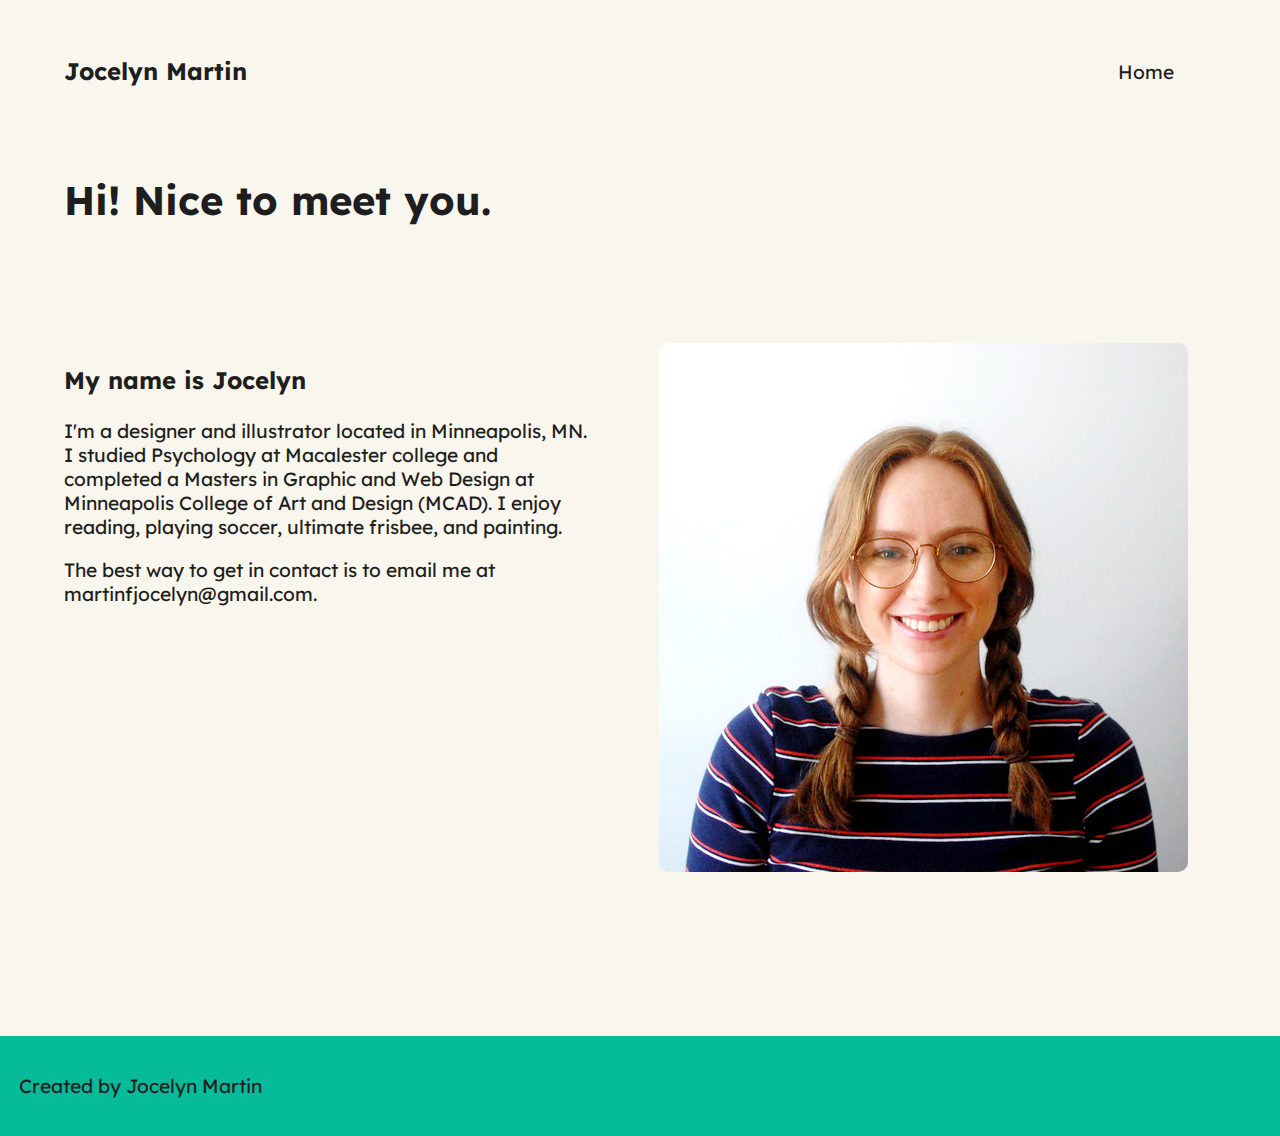
==== aboutme.html @ 60bd447b "link style" ====
<!DOCTYPE html>
<html lang="en">
<head>
    <meta charset="UTF-8">
    <meta http-equiv="X-UA-Compatible" content="IE=edge">
    <meta name="viewport" content="width=device-width, initial-scale=1.0">
    <link rel="preconnect" href="https://fonts.googleapis.com">
    <link rel="preconnect" href="https://fonts.gstatic.com" crossorigin>
    <link href="https://fonts.googleapis.com/css2?family=Lexend+Deca:wght@100;400;600;700;800&family=Rowdies&display=swap" rel="stylesheet">
    <link rel="stylesheet" type="text/css" media="screen" href="main.css">
    <link rel="stylesheet" href="normalize.css">
    <title>Dysfunction Junction</title>
</head>
<body>
    <header>
        <h1 id="page-title">Jocelyn Martin</h1>
        <nav>
            <ul>
                <li><a class="button navigation" href="index.html">Home</a></li>
            </ul>
        </nav>
    </header>
    
    <h2>Hi! Nice to meet you.</h2>

    <div class="container">
        <div class="block">
            <h3>My name is Jocelyn</h3>
            <p>I'm a designer and illustrator located in Minneapolis, MN. I studied Psychology at Macalester college and completed a Masters in Graphic and Web Design at Minneapolis College of Art and Design (MCAD). I enjoy reading, playing soccer, ultimate frisbee, and painting.</p>

            <p>The best way to get in contact is to email me at martinfjocelyn@gmail.com.</p>
        </div>
        <div class="block">
            <img src="img/idphoto.png" />
        </div>
    </div>

    <div class="footer">
        <p>Created by Jocelyn Martin</p>
    </div>
</body>
</html>
---- main.css ----
:root {
    --font-body: Lexend Deca, sans-serif;
    --red: #E65600;
    --black: #1E1E1E;
    --offwhite: #E5F5FF;
    --purple: #C2B4FE;
    --yellow: #F9C904;
    --paleyellow: #f9f6ed;
    --green: #05BB9A;
    --pale-green: #B8E9EB;
    --dark-green: #0C715C;
}

html {
    background-color: var(--paleyellow);
}
/* *, 
*:before, 
*:after {
} */

/** universal **/
* {
    box-sizing: border-box;
    list-style: none;
    color: var(--black);
}
body {
    font-family: var(--font-body);
    font-size: 1.2rem;
}
h1 {
    font-family: var(--font-body);
    font-size: 1.5rem;
}
h2 {
    font-family: var(--font-body);
    font-size: 2.5rem;
    padding: 2% 0% 2% 5%;
}
.hero-p {
    padding: 0 0 5% 5%;
}
h3 {
    font-family: var(--font-body);
    font-size: 1.5rem;
}
a{
    text-decoration: none;
}
.type {
    margin-right: 10%;
}
.bold {
    font-size: 24pt;
    font-weight: 700;
}
.semibold {
    font-size: 20pt;
    font-weight: 600;
}
.form {
    font-size: 18pt;
    font-weight: 600;
}
.copy {
    font-size: 16pt;
}
img {
    max-width: 100%;
    display: block;
    border-radius: 10px;
    /* background color is #E4E0D7 */
}
.button {
    background-color: var(--paleyellow);
    border: 4px solid #e4e0d7;
    color: var(--black);
    padding: 15px 32px;
    border-radius: 10px;
    text-align: center;
    margin: 5% 5%;
}
.button:hover {
    background-color: #e4e0d7;
    color: var(--dark-green);
}
.navigation {
    border: none;
    padding: 15px 32px;
    border-radius: 10px;
    text-align: center;
}

/** footer **/
.footer {
    margin: 0; 
    padding: 1.5%;
    background-color: var(--green);
}

/******** desktop *******/
/** header **/ 
@media only screen and (min-width: 668px) {
    header {
        display: flex;
        margin: 2% 5% 2% 5%;
        padding: 0%;
        flex-direction: row;
        flex-wrap: nowrap;
        justify-content: space-between;
        align-items: center;
    }
    .page-title {
        margin-right: auto;
    }
    ul {
        display: flex;
    }
    nav li {
        padding: 1rem;
    }
    a:hover {
        color: var(--dark-green);
    }
    
    /** hero **/
    .hero {
        display: flex;
        margin: 5%;
    }
    .block {
        padding: 3% 5% 3% 0%;
        max-width: 50%;
    }
    
    /** body **/
    .heading {
        margin-left: 9%;
    }
    .container {
        display: flex;
        margin: 0;
        padding: 2% 2% 10% 5%; 
    }
    .block-space {
        margin: 0;
        padding: 0% 3% 3% 3%;
        max-width: 50%;    
    }
    .container-space {
        display: flex;
        margin: -5% 5% 5% 5%;
        padding: 0 1.5% 1.5% 1.5%; 
    }
    p {
        line-height: 125%;
    }
    .links {
        margin-left: 9%;
    }
    .space {
        padding: 8rem;
    }
    .citations {
        margin: 9%;
    }
    .style-guide {
        border: solid var(--black);
    }
    iframe {
        display: block;
        margin: 0 auto 5%;
    }
}
/****** iframe size *******/
@media only screen and (min-width: 1260px) {
    iframe {
        width: 200%;
    }
}

/******** mobile *******/
@media only screen and (max-width: 667px) {
       
    /** home **/
    header {
        display: flex;
        margin: 6% 5% 2% 5%;
        padding: 1%;
        flex-direction: column;
        flex-wrap: nowrap;
        justify-content: space-between;
        align-items: center;
    }
    .page-title {
        margin-right: auto;
    }
    ul {
        display: flex;
        margin: 0;
        padding: 0;
    }
    nav li {
        padding: .4rem;
    }
    .hero {
        margin: 5%;
        display: flex;
        flex-direction: column;
    }
    .block {
        margin-left: auto;
        margin-right: auto;
    }
    .con1 {
        order:2;
    }
    .con2 {
        order:1;
    }
    .logo {
        max-width: 70%;
    }
     /** all **/
     .container {
        padding: 5%;
        display: flex;
        flex-direction: column;
    }
    .heading {
        padding: 5%;
    }
    .container-space {
        padding: 5%;
    }
    .links {
        padding: 5%;
    }
    .footer {
        padding: 5%; 
    }
    /** deliverables **/
    
    .con3 {
        order:2;
    }
    .con4 {
        order:1;
    }
    
}
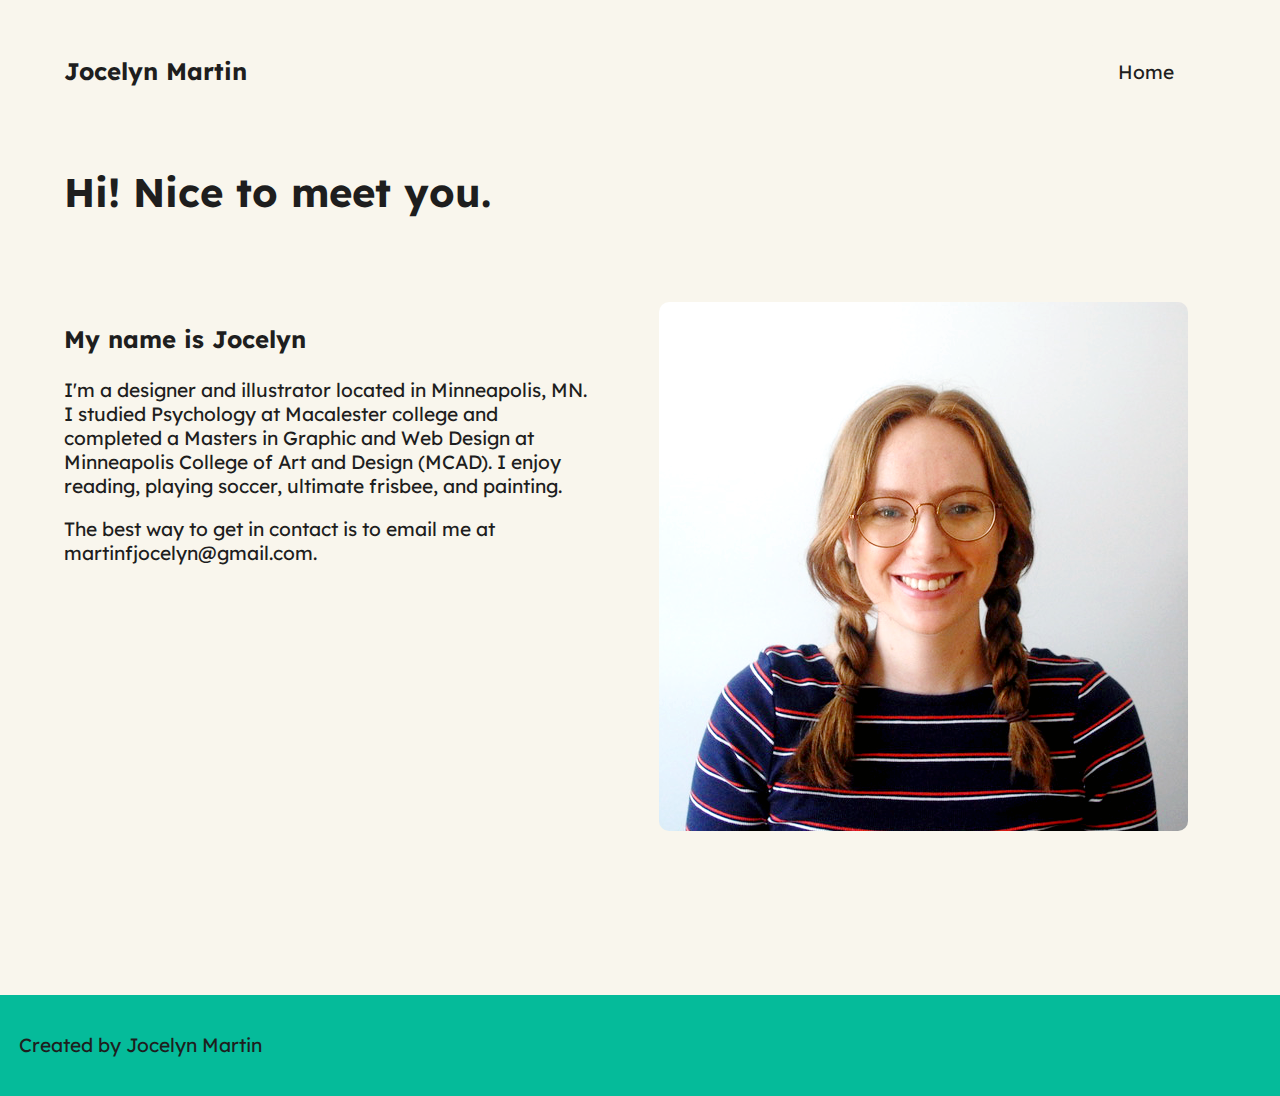
==== commit fee9d059: "update links" ====
--- a/aboutme.html
+++ b/aboutme.html
@@ -13,7 +13,7 @@
 </head>
 <body>
     <header>
-        <h1 id="page-title">Jocelyn Martin</h1>
+        <h1 id="page-title"><a href="index.html">Jocelyn Martin</a></h1>
         <nav>
             <ul>
                 <li><a class="button navigation" href="index.html">Home</a></li>
--- a/main.css
+++ b/main.css
@@ -37,6 +37,7 @@
     font-family: var(--font-body);
     font-size: 2.5rem;
     padding: 2% 0% 2% 5%;
+    margin: 0;
 }
 .hero-p {
     padding: 0 0 5% 5%;
@@ -92,6 +93,25 @@
     text-align: center;
 }
 
+
+/** ebay **/
+.center {
+    display: flex;
+    margin: 0 20% 5%;
+    flex-direction: column;
+    /* justify-content: center;
+    align-content: center; */
+
+}
+.center-block {
+    display: flex;
+    flex-direction: row;
+    gap: 40px;
+}
+.center-img {
+    display: block;
+    border-radius: 10px;
+}
 /** footer **/
 .footer {
     margin: 0; 
@@ -175,7 +195,7 @@
 }
 /****** iframe size *******/
 @media only screen and (min-width: 1260px) {
-    iframe {
+    .frame-med {
         width: 200%;
     }
 }
@@ -240,6 +260,9 @@
     .footer {
         padding: 5%; 
     }
+    img {
+        margin-top: 10%;
+    }
     /** deliverables **/
     
     .con3 {
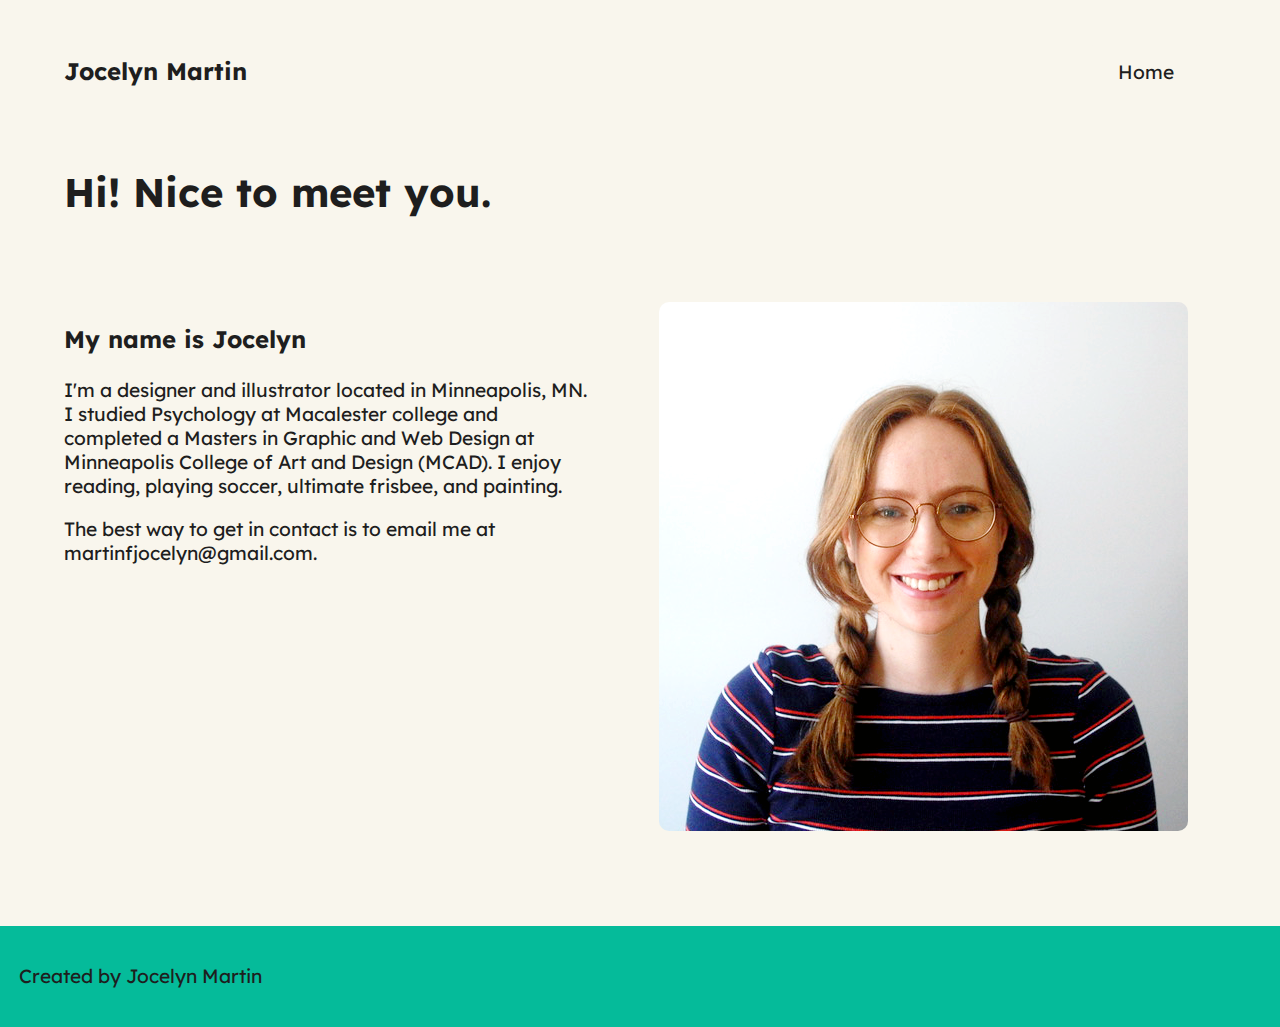
==== commit 07218637: "footer css" ====
--- a/aboutme.html
+++ b/aboutme.html
@@ -9,7 +9,7 @@
     <link href="https://fonts.googleapis.com/css2?family=Lexend+Deca:wght@100;400;600;700;800&family=Rowdies&display=swap" rel="stylesheet">
     <link rel="stylesheet" type="text/css" media="screen" href="main.css">
     <link rel="stylesheet" href="normalize.css">
-    <title>Dysfunction Junction</title>
+    <title>About Me</title>
 </head>
 <body>
     <header>
@@ -21,7 +21,7 @@
         </nav>
     </header>
     
-    <h2>Hi! Nice to meet you.</h2>
+    <h2 class="about-h2">Hi! Nice to meet you.</h2>
 
     <div class="container">
         <div class="block">
--- a/main.css
+++ b/main.css
@@ -28,6 +28,9 @@
 body {
     font-family: var(--font-body);
     font-size: 1.2rem;
+    position: relative;
+    min-height: 100vh;
+    padding-bottom: 6rem;
 }
 h1 {
     font-family: var(--font-body);
@@ -72,6 +75,13 @@
     display: block;
     border-radius: 10px;
     /* background color is #E4E0D7 */
+}
+.block-img {
+    margin: 10px;
+}
+.cozy-img {
+    margin: 0;
+    border-radius: 0;
 }
 .button {
     background-color: var(--paleyellow);
@@ -117,11 +127,32 @@
     margin: 0; 
     padding: 1.5%;
     background-color: var(--green);
+    position: absolute;
+    bottom: 0;
+    width: 100%;
+}
+
+/** cozy **/
+.block-cozy {
+    display: flex;
+    flex-direction: row;
+}
+.cozy-img {
+    display: block;
+}
+.block-cozy--spread {
+    display: flex;
+    margin-right: 40px;
+}
+.container-cozy {
+    display: flex;
+    margin: 0;
+    padding: 2% 2% 0% 5%; 
 }
 
 /******** desktop *******/
 /** header **/ 
-@media only screen and (min-width: 668px) {
+@media only screen and (min-width: 820px) {
     header {
         display: flex;
         margin: 2% 5% 2% 5%;
@@ -147,7 +178,7 @@
     /** hero **/
     .hero {
         display: flex;
-        margin: 5%;
+        margin: 0% 5% 5% 5%;
     }
     .block {
         padding: 3% 5% 3% 0%;
@@ -161,11 +192,11 @@
     .container {
         display: flex;
         margin: 0;
-        padding: 2% 2% 10% 5%; 
+        padding: 2% 2% 5% 5%; 
     }
     .block-space {
         margin: 0;
-        padding: 0% 3% 3% 3%;
+        padding: 0% 3% 5% 3%;
         max-width: 50%;    
     }
     .container-space {
@@ -191,6 +222,9 @@
     iframe {
         display: block;
         margin: 0 auto 5%;
+    }
+    .frame {
+        width: 50%;
     }
 }
 /****** iframe size *******/
@@ -201,16 +235,15 @@
 }
 
 /******** mobile *******/
-@media only screen and (max-width: 667px) {
+@media only screen and (max-width: 819px) {
        
     /** home **/
     header {
         display: flex;
-        margin: 6% 5% 2% 5%;
+        margin: 6% 5% 6% 5%;
         padding: 1%;
         flex-direction: column;
         flex-wrap: nowrap;
-        justify-content: space-between;
         align-items: center;
     }
     .page-title {
@@ -218,12 +251,14 @@
     }
     ul {
         display: flex;
+        flex-direction: column;
         margin: 0;
         padding: 0;
     }
     nav li {
-        padding: .4rem;
-    }
+        padding: 1rem;
+    }
+    /** hero **/
     .hero {
         margin: 5%;
         display: flex;
@@ -240,13 +275,39 @@
         order:1;
     }
     .logo {
-        max-width: 70%;
-    }
+        display: none;
+    }
+    .hero h2 {
+        padding: 0;
+        margin-top: 6%;
+    }
+    .hero-p {
+        padding: 2% 0 6% 0;
+    }
+    a.button {
+        margin: 0;
+    }
+
      /** all **/
-     .container {
-        padding: 5%;
+    h2 {
+        font-size: 3rem;
+        text-align: center;
+        padding: 0;
+    }
+    h3 {
+        font-size: 2rem;
+    }
+    .about-h2 {
+        display: none;
+    }
+    .container {
+        padding: 0% 5%;
         display: flex;
         flex-direction: column;
+    }
+    .center {
+        margin: 0;
+        padding: 0 5%;
     }
     .heading {
         padding: 5%;
@@ -258,13 +319,15 @@
         padding: 5%;
     }
     .footer {
-        padding: 5%; 
+        padding: 2% 4%;
     }
     img {
         margin-top: 10%;
     }
+    .container-more {
+        margin-top: 20%;
+    }
     /** deliverables **/
-    
     .con3 {
         order:2;
     }
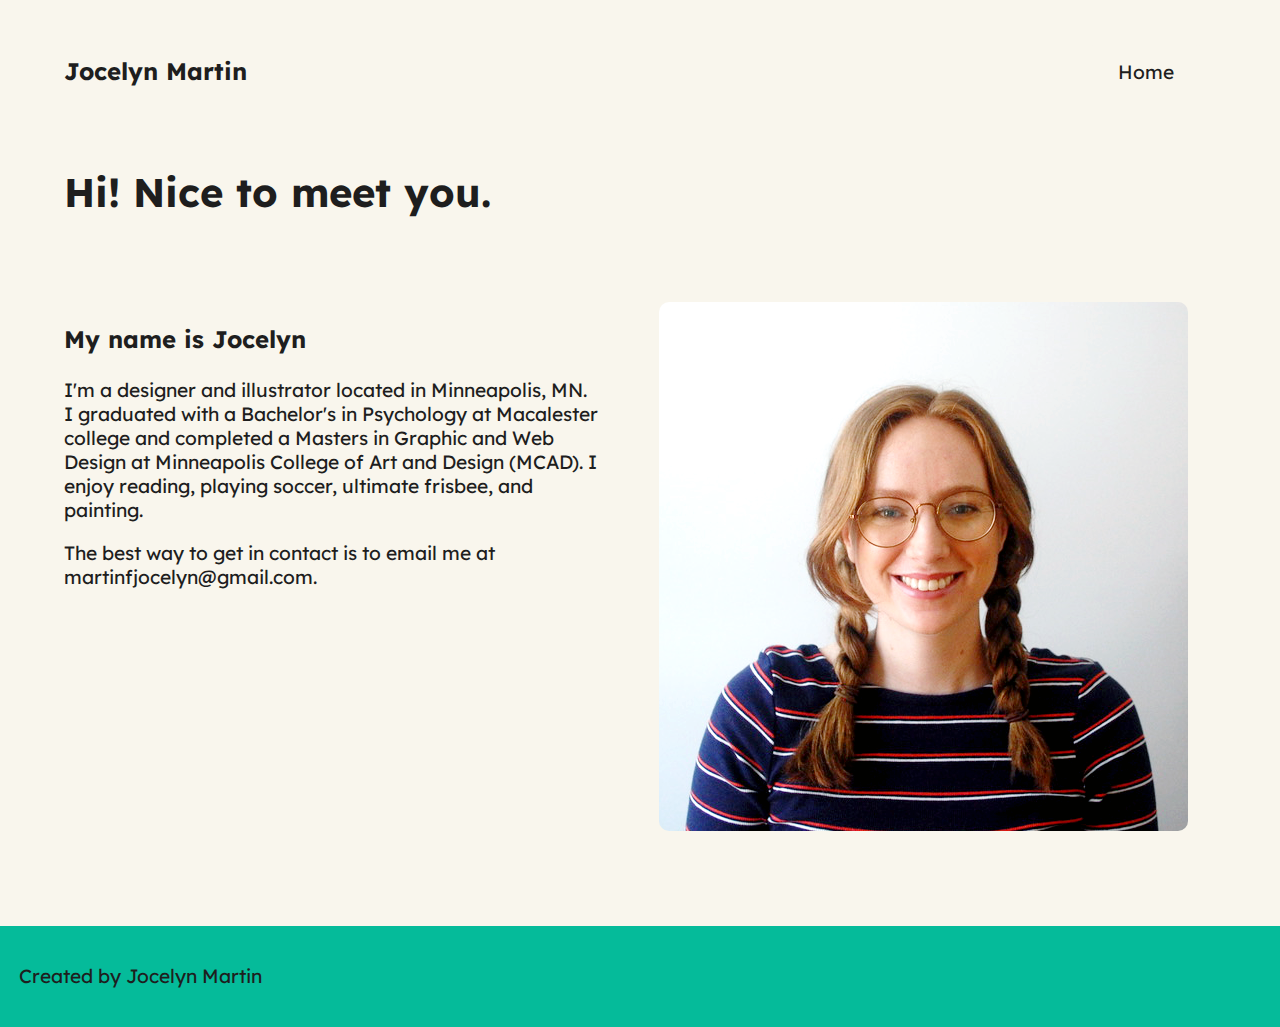
==== commit 2711e170: "small edits" ====
--- a/aboutme.html
+++ b/aboutme.html
@@ -26,7 +26,7 @@
     <div class="container">
         <div class="block">
             <h3>My name is Jocelyn</h3>
-            <p>I'm a designer and illustrator located in Minneapolis, MN. I studied Psychology at Macalester college and completed a Masters in Graphic and Web Design at Minneapolis College of Art and Design (MCAD). I enjoy reading, playing soccer, ultimate frisbee, and painting.</p>
+            <p>I'm a designer and illustrator located in Minneapolis, MN. I graduated with a Bachelor's in Psychology at Macalester college and completed a Masters in Graphic and Web Design at Minneapolis College of Art and Design (MCAD). I enjoy reading, playing soccer, ultimate frisbee, and painting.</p>
 
             <p>The best way to get in contact is to email me at martinfjocelyn@gmail.com.</p>
         </div>
--- a/main.css
+++ b/main.css
@@ -14,12 +14,6 @@
 html {
     background-color: var(--paleyellow);
 }
-/* *, 
-*:before, 
-*:after {
-} */
-
-/** universal **/
 * {
     box-sizing: border-box;
     list-style: none;
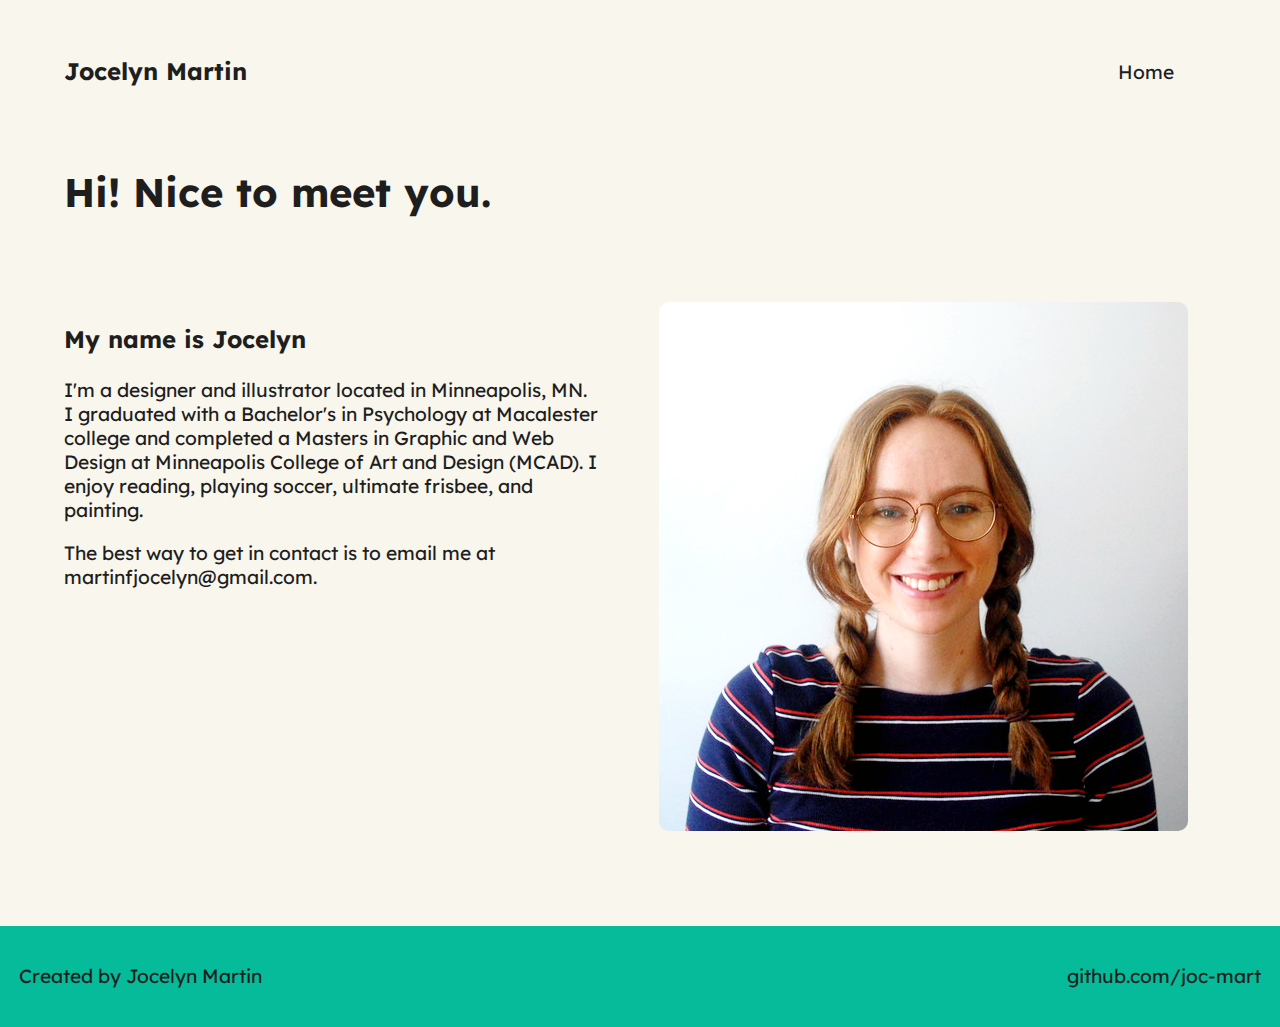
==== commit e23682ef: "github link on all pages footer" ====
--- a/aboutme.html
+++ b/aboutme.html
@@ -37,6 +37,7 @@
 
     <div class="footer">
         <p>Created by Jocelyn Martin</p>
+        <p><a href="https://github.com/joc-mart" target="_blank" rel="noopener noreferrer">github.com/joc-mart</a></p>
     </div>
 </body>
 </html>--- a/main.css
+++ b/main.css
@@ -68,7 +68,6 @@
     max-width: 100%;
     display: block;
     border-radius: 10px;
-    /* background color is #E4E0D7 */
 }
 .block-img {
     margin: 10px;
@@ -76,6 +75,9 @@
 .cozy-img {
     margin: 0;
     border-radius: 0;
+}
+.cozy-img--styleguide {
+    max-width: 75%;
 }
 .button {
     background-color: var(--paleyellow);
@@ -103,9 +105,6 @@
     display: flex;
     margin: 0 20% 5%;
     flex-direction: column;
-    /* justify-content: center;
-    align-content: center; */
-
 }
 .center-block {
     display: flex;
@@ -115,6 +114,12 @@
 .center-img {
     display: block;
     border-radius: 10px;
+}
+.container-ebay {
+    padding-left: 5%;
+}
+.container-img {
+    margin-bottom: 5%;
 }
 /** footer **/
 .footer {
@@ -125,6 +130,9 @@
     bottom: 0;
     width: 100%;
 }
+.footer a:hover{
+    color: var(--paleyellow);
+}
 
 /** cozy **/
 .block-cozy {
@@ -220,6 +228,11 @@
     .frame {
         width: 50%;
     }
+    .footer {
+        display: flex;
+        flex-direction: row;
+        justify-content: space-between;
+    }
 }
 /****** iframe size *******/
 @media only screen and (min-width: 1260px) {
@@ -254,7 +267,7 @@
     }
     /** hero **/
     .hero {
-        margin: 5%;
+        margin: 5% 5% 20% 5%;
         display: flex;
         flex-direction: column;
     }
@@ -318,6 +331,9 @@
     img {
         margin-top: 10%;
     }
+    .cozy-img--styleguide {
+        max-width: 100%;
+    }
     .container-more {
         margin-top: 20%;
     }
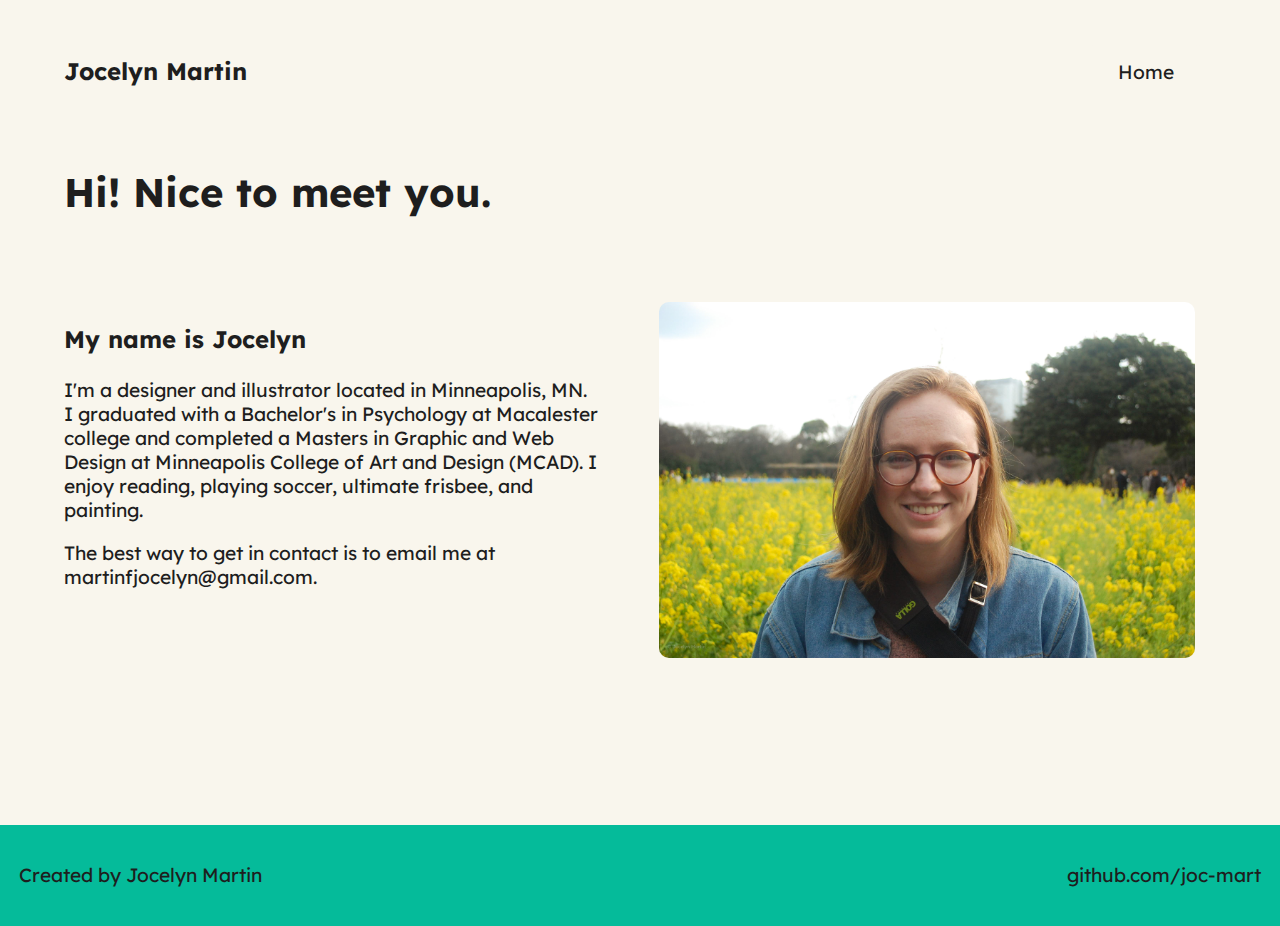
==== commit c4aea611: "add pics" ====
--- a/aboutme.html
+++ b/aboutme.html
@@ -23,7 +23,7 @@
     
     <h2 class="about-h2">Hi! Nice to meet you.</h2>
 
-    <div class="container">
+    <div class="container bottom">
         <div class="block">
             <h3>My name is Jocelyn</h3>
             <p>I'm a designer and illustrator located in Minneapolis, MN. I graduated with a Bachelor's in Psychology at Macalester college and completed a Masters in Graphic and Web Design at Minneapolis College of Art and Design (MCAD). I enjoy reading, playing soccer, ultimate frisbee, and painting.</p>
@@ -31,7 +31,7 @@
             <p>The best way to get in contact is to email me at martinfjocelyn@gmail.com.</p>
         </div>
         <div class="block">
-            <img src="img/idphoto.png" />
+            <img src="img/jocelyn-profile.jpg" />
         </div>
     </div>
 
--- a/main.css
+++ b/main.css
@@ -272,7 +272,6 @@
         flex-direction: column;
     }
     .block {
-        margin-left: auto;
         margin-right: auto;
     }
     .con1 {
@@ -337,6 +336,9 @@
     .container-more {
         margin-top: 20%;
     }
+    .bottom {
+        margin-bottom: 5rem;
+    }
     /** deliverables **/
     .con3 {
         order:2;
